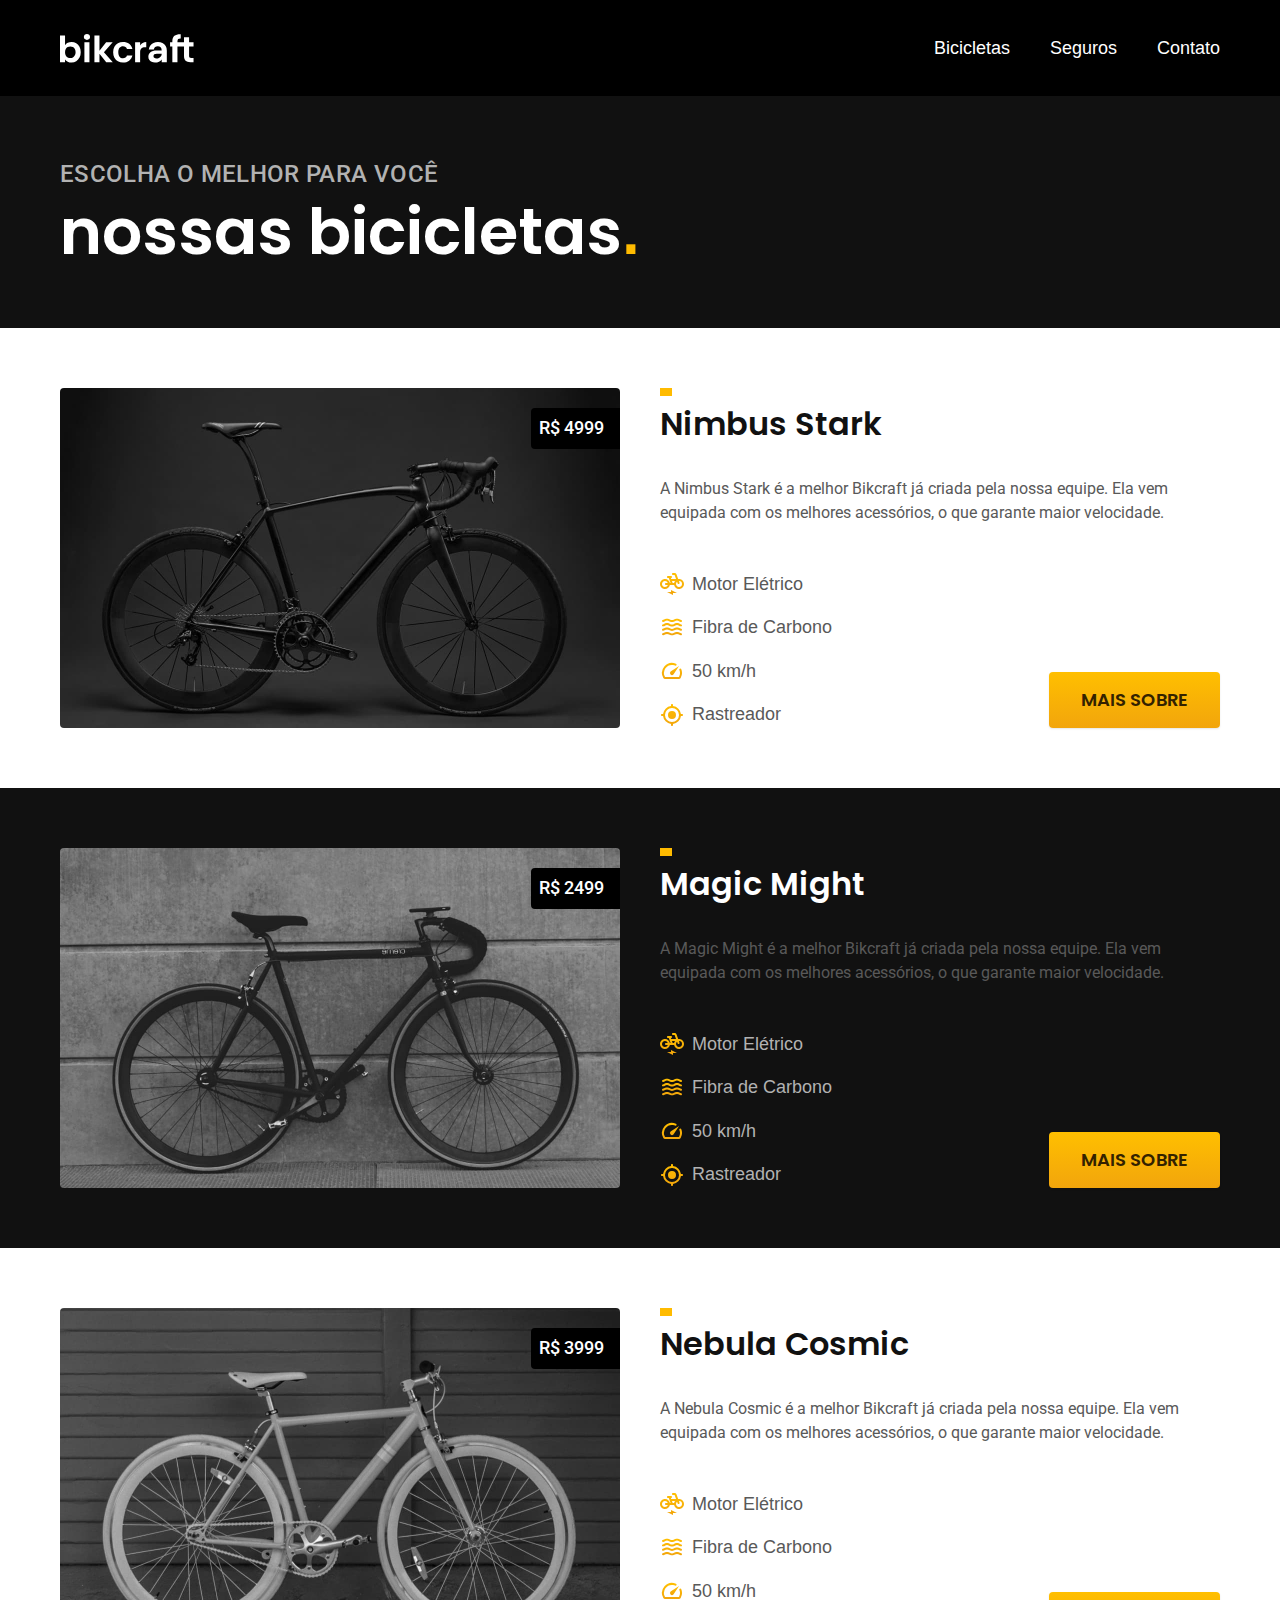
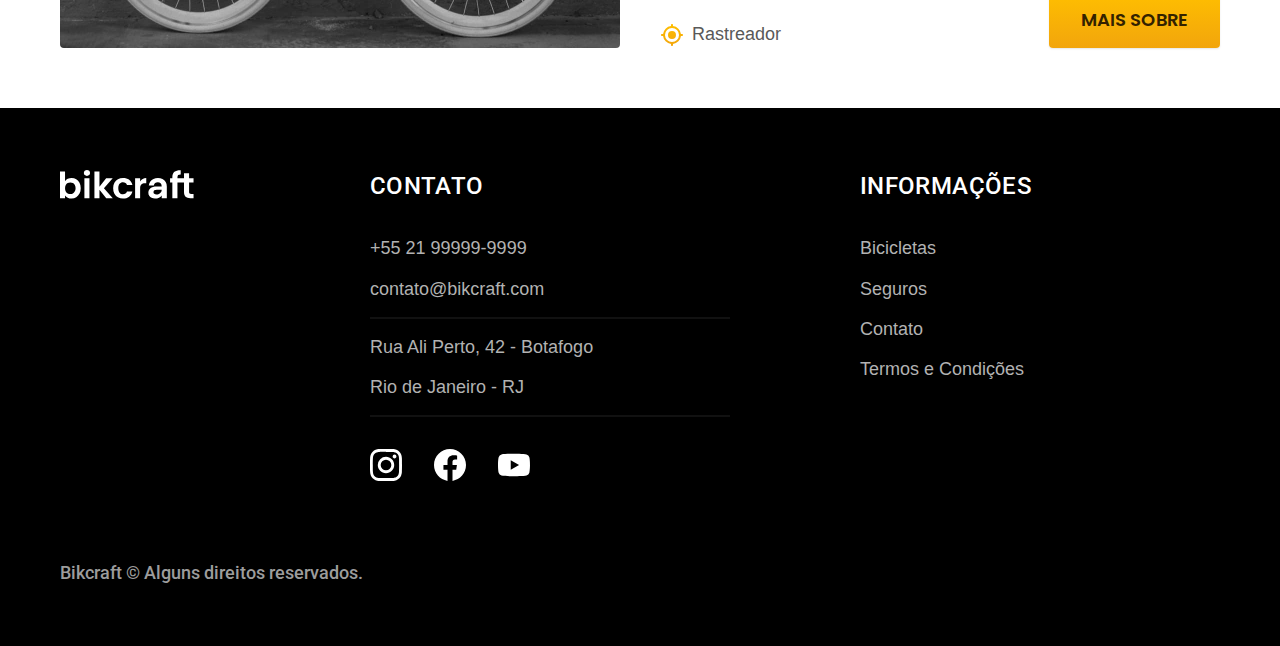
==== bicicletas.html @ a8d03ecc "[feat]setting desktop style for bikes page" ====
<!DOCTYPE html>
<html lang="pt-br">
  <head>
    <meta charset="UTF-8" />
    <meta name="viewport" content="width=device-width, initial-scale=1.0" />
    <link rel="preconnect" href="https://fonts.googleapis.com" />
    <link rel="preconnect" href="https://fonts.gstatic.com" crossorigin />
    <link
      href="https://fonts.googleapis.com/css2?family=Merriweather:ital,wght@1,900&family=Poppins:wght@400;600&family=Roboto:wght@400;500&display=swap"
      rel="stylesheet"
    />
    <title>Bicicletas | Bikcraft</title>
    <meta name="description" content="Bicicletas" />
    <link rel="stylesheet" href="/css/style.css" />
  </head>
  <body id="bicicletas">
    <header class="header-bg">
      <div class="header container">
        <a href=""><img src="./img/bikcraft.svg" alt="Bikcraft" /></a>
        <nav aria-label="primaria">
          <ul class="header-menu font-1-m cor-0">
            <li><a href="./bicicletas.html">Bicicletas</a></li>
            <li><a href="./seguros.html">Seguros</a></li>
            <li><a href="./contato.html">Contato</a></li>
          </ul>
        </nav>
      </div>
    </header>

    <main>
      <div class="titulo-bg">
        <div class="titulo container">
          <p class="font-2-l-b cor-5">Escolha o melhor para você</p>
          <h1 class="font-1-xxl cor-0">
            nossas bicicletas<span class="cor-p1">.</span>
          </h1>
        </div>
      </div>

      
        <div class="bicicletas container">
          <div class="bicicletas-imagem">
            <img src="./img/bicicletas/nimbus.jpg" alt="bicicleta preta" />
            <span class="font-2-m cor-0">R$ 4999</span>
          </div>
          <div class="bicicletas-conteudo">
            <h2 class="font-1-xl">Nimbus Stark</h2>
            <p class="font-2-s cor-8">
              A Nimbus Stark é a melhor Bikcraft já criada pela nossa equipe.
              Ela vem equipada com os melhores acessórios, o que garante maior
              velocidade.
            </p>
            <ul class="font-1-m cor-8">
              <li>
                <img src="./img/icones/eletrica.svg" alt="">
                Motor Elétrico
              </li>
              <li>
                <img src="./img/icones/carbono.svg" alt="">
                Fibra de Carbono
              </li>
              <li>
                <img src="./img/icones/velocidade.svg" alt="">
                50 km/h
              </li>
              <li>
                <img src="./img/icones/rastreador.svg" alt="">
                Rastreador
              </li>
            </ul>
            <a class="botao seta" href="./bicicletas/nebula.html">Mais Sobre</a>
          </div>
        </div>


      <div class="bicicletas-bg">
        <div class="bicicletas container">
          <div class="bicicletas-imagem">
            <img src="./img/bicicletas/magic.jpg" alt="bicicleta preta" />
            <span class="font-2-m cor-0">R$ 2499</span>
          </div>
          <div class="bicicletas-conteudo">
            <h2 class="font-1-xl cor-0">Magic Might</h2>
            <p class="font-2-s cor-8">
              A Magic Might é a melhor Bikcraft já criada pela nossa equipe.
              Ela vem equipada com os melhores acessórios, o que garante maior
              velocidade.
            </p>
            <ul class="font-1-m cor-5">
              <li>
                <img src="./img/icones/eletrica.svg" alt="">
                Motor Elétrico
              </li>
              <li>
                <img src="./img/icones/carbono.svg" alt="">
                Fibra de Carbono
              </li>
              <li>
                <img src="./img/icones/velocidade.svg" alt="">
                50 km/h
              </li>
              <li>
                <img src="./img/icones/rastreador.svg" alt="">
                Rastreador
              </li>
            </ul>
            <a class="botao seta" href="./bicicletas/nebula.html">Mais Sobre</a>
          </div>
        </div>
      </div>

     
        <div class="bicicletas container">
          <div class="bicicletas-imagem">
            <img src="./img/bicicletas/nebula.jpg" alt="bicicleta preta" />
            <span class="font-2-m cor-0">R$ 3999</span>
          </div>
          <div class="bicicletas-conteudo">
            <h2 class="font-1-xl">Nebula Cosmic</h2>
            <p class="font-2-s cor-8">
              A Nebula Cosmic é a melhor Bikcraft já criada pela nossa equipe.
              Ela vem equipada com os melhores acessórios, o que garante maior
              velocidade.
            </p>
            <ul class="font-1-m cor-8">
              <li>
                <img src="./img/icones/eletrica.svg" alt="">
                Motor Elétrico
              </li>
              <li>
                <img src="./img/icones/carbono.svg" alt="">
                Fibra de Carbono
              </li>
              <li>
                <img src="./img/icones/velocidade.svg" alt="">
                50 km/h
              </li>
              <li>
                <img src="./img/icones/rastreador.svg" alt="">
                Rastreador
              </li>
            </ul>
            <a class="botao seta" href="./bicicletas/nebula.html">Mais Sobre</a>
          </div>
        </div>
      
    </main>

    <footer class="footer-bg">
      <div class="footer container">
        <img src="./img/bikcraft.svg" alt="Bikcraft" />
        <div class="footer-contato">
          <h3 class="font-2-l-b cor-0">Contato</h3>
          <ul class="font-2-m cor-5">
            <li><a href="tel:+5521999999999">+55 21 99999-9999</a></li>
            <li>
              <a href="mailto:contato@bikcraft.com">contato@bikcraft.com</a>
            </li>
            <li>Rua Ali Perto, 42 - Botafogo</li>
            <li>Rio de Janeiro - RJ</li>
          </ul>
          <div class="footer-redes">
            <a href="./">
              <img src="./img/redes/instagram.svg" alt="Instagram" />
            </a>
            <a href="./">
              <img src="./img/redes/facebook.svg" alt="Facebook" />
            </a>
            <a href="./">
              <img src="./img/redes/youtube.svg" alt="Youtube" />
            </a>
          </div>
        </div>
        <div class="footer-informacoes">
          <h3 class="font-2-l-b cor-0">Informações</h3>
          <nav>
            <ul class="font-1-m cor-5">
              <li><a href="./bicicletas.html">Bicicletas</a></li>
              <li><a href="./seguros.html">Seguros</a></li>
              <li><a href="./contato.html">Contato</a></li>
              <li><a href="./termos.html">Termos e Condições</a></li>
            </ul>
          </nav>
        </div>
        <p class="footer-copy font-2-m cor-6">
          Bikcraft &copy; Alguns direitos reservados.
        </p>
      </div>
    </footer>
  </body>
</html>
---- css/style.css ----
@import "./global/header.css";
@import "./global/footer.css";
@import "./global/global.css";
@import "./utilidades/tipografia.css";
@import "./utilidades/cores.css";

/* Componentes */
@import "./utilidades/componentes.css";

/* Home */
@import "./home/introducao.css";
@import "./home/tecnologia.css";
@import "./home/parceiros.css";
@import "./home/depoimento.css";

/* Bicicletas */
@import "./bicicletas/bicicletas-lista.css";
@import "./bicicletas/bicicletas.css";

/* Seguros */
@import "./seguros/seguros.css";

/* Páginas internas */
@import "./termos/termos.css"
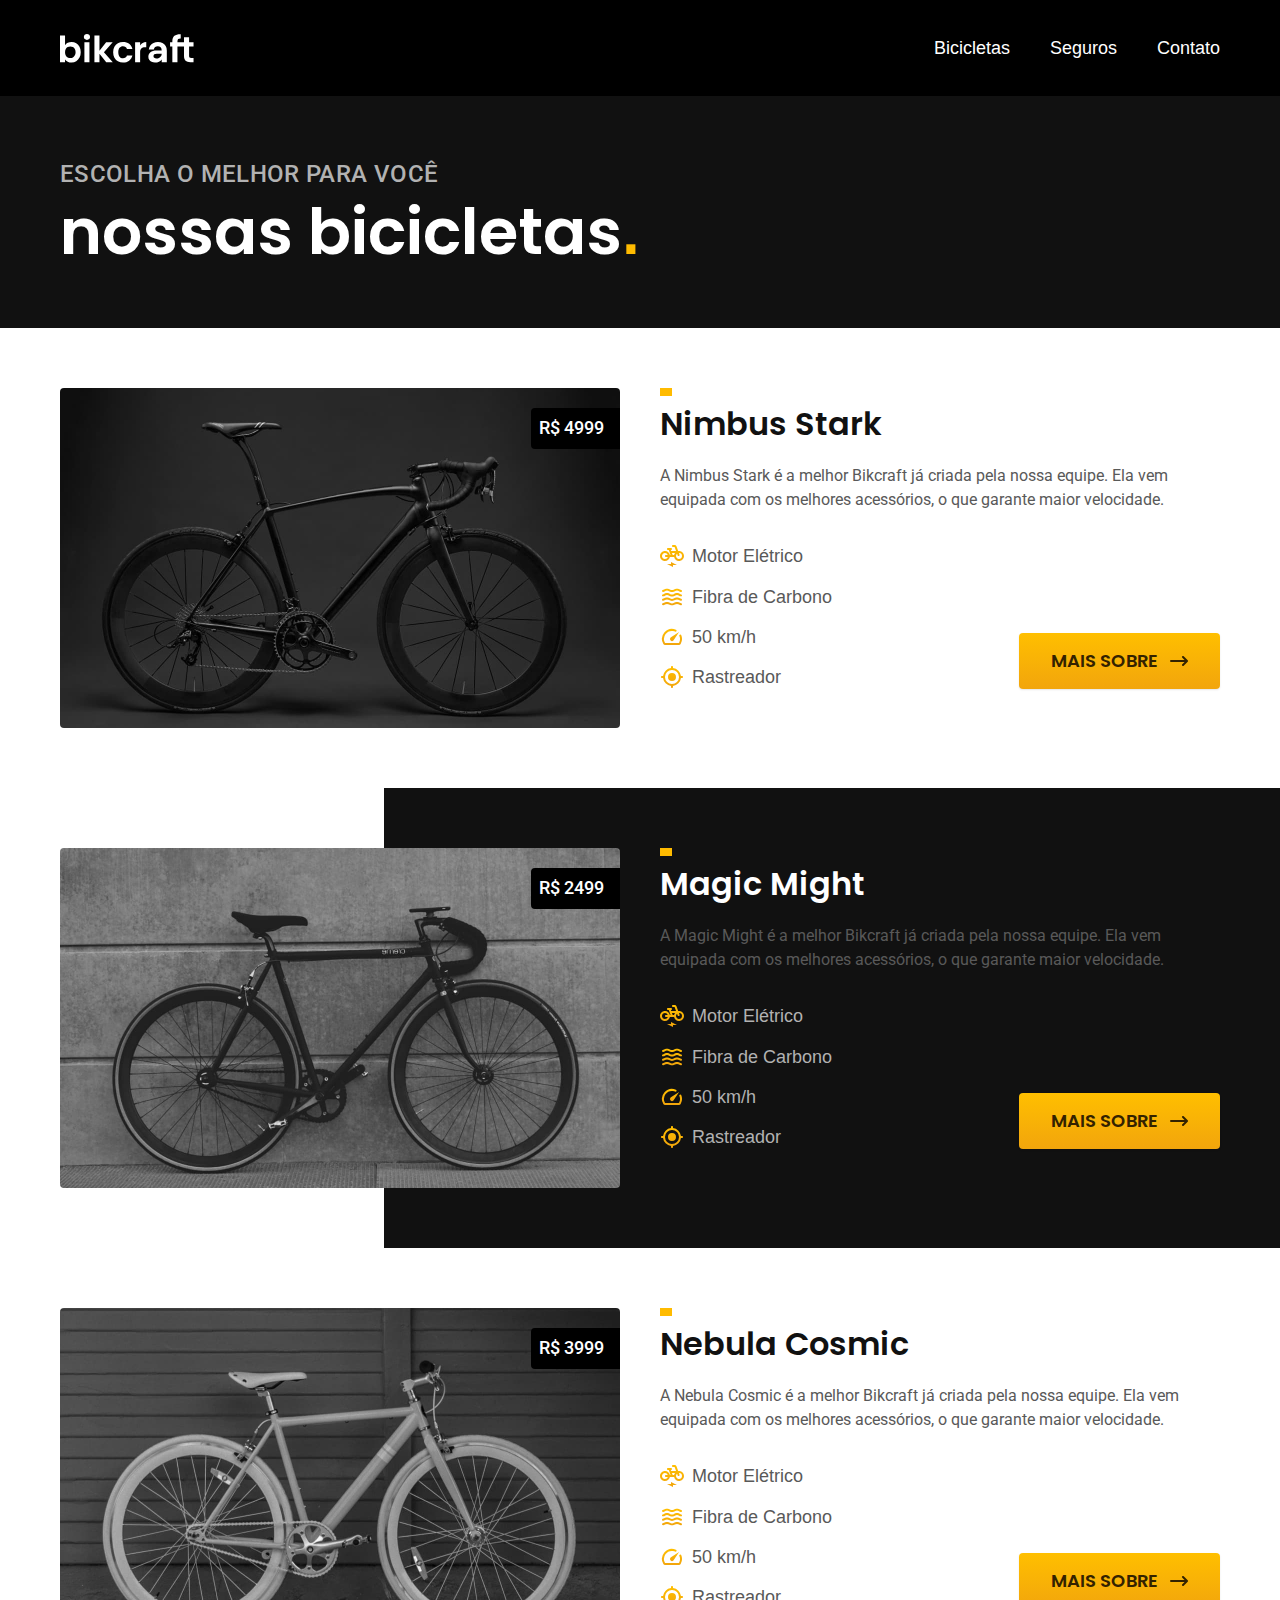
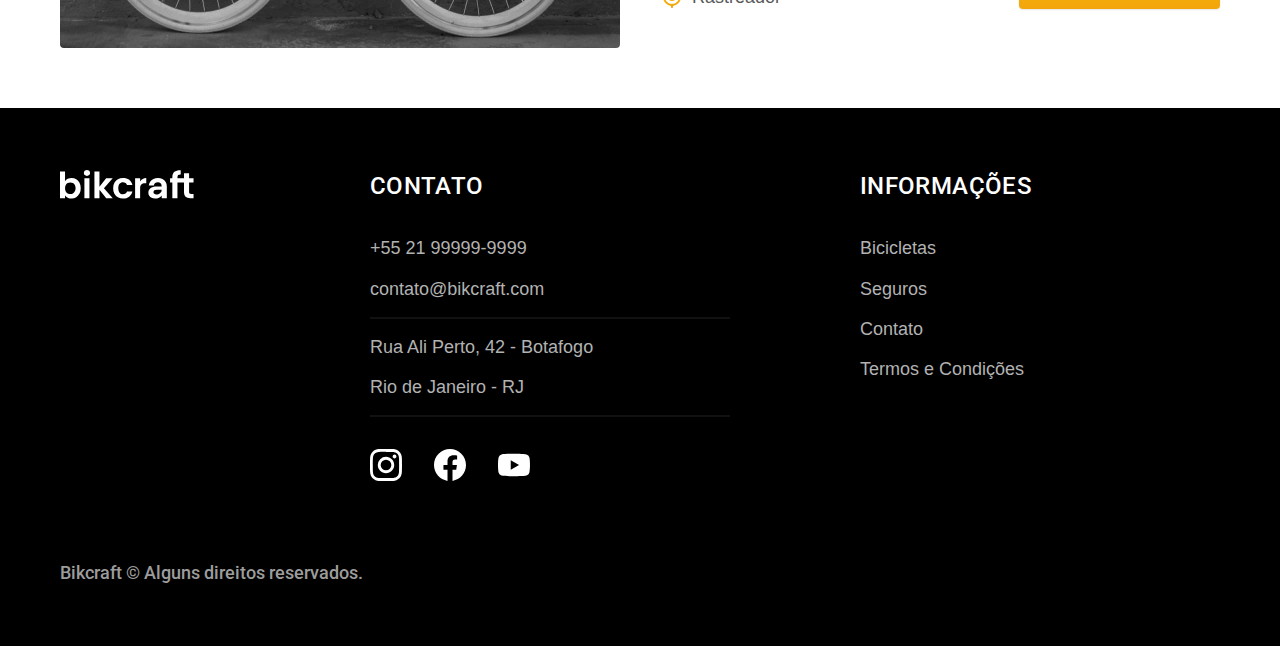
==== commit a3aa9df9: "[feat] creating separate bike page & correcting paths" ====
--- a/bicicletas.html
+++ b/bicicletas.html
@@ -68,7 +68,7 @@
                 Rastreador
               </li>
             </ul>
-            <a class="botao seta" href="./bicicletas/nebula.html">Mais Sobre</a>
+            <a class="botao seta" href="./bicicletas/nimbus.html">Mais Sobre</a>
           </div>
         </div>
 
@@ -104,7 +104,7 @@
                 Rastreador
               </li>
             </ul>
-            <a class="botao seta" href="./bicicletas/nebula.html">Mais Sobre</a>
+            <a class="botao seta" href="./bicicletas/magic.html">Mais Sobre</a>
           </div>
         </div>
       </div>
--- a/css/style.css
+++ b/css/style.css
@@ -19,6 +19,8 @@
 
 /* Seguros */
 @import "./seguros/seguros.css";
+@import "./seguros/vantagens.css";
+@import "./seguros/perguntas.css";
 
 /* Páginas internas */
 @import "./termos/termos.css"
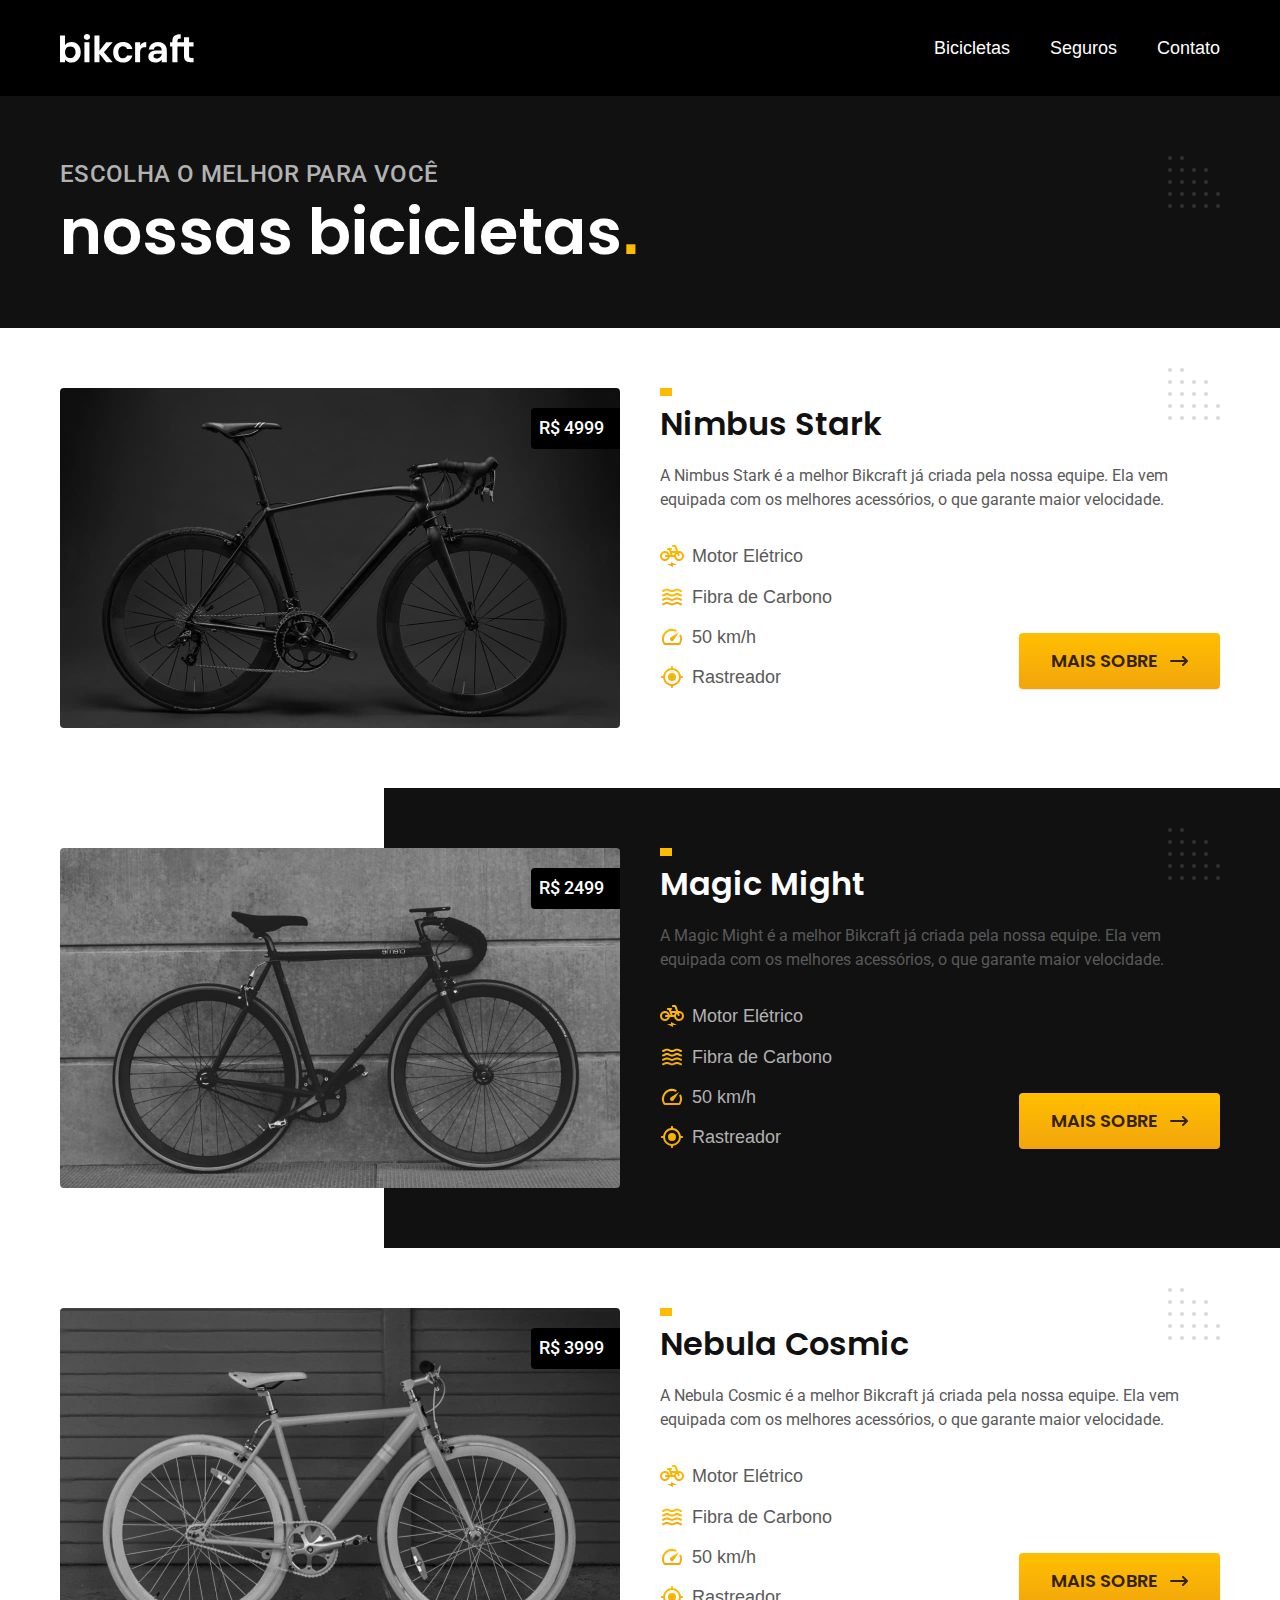
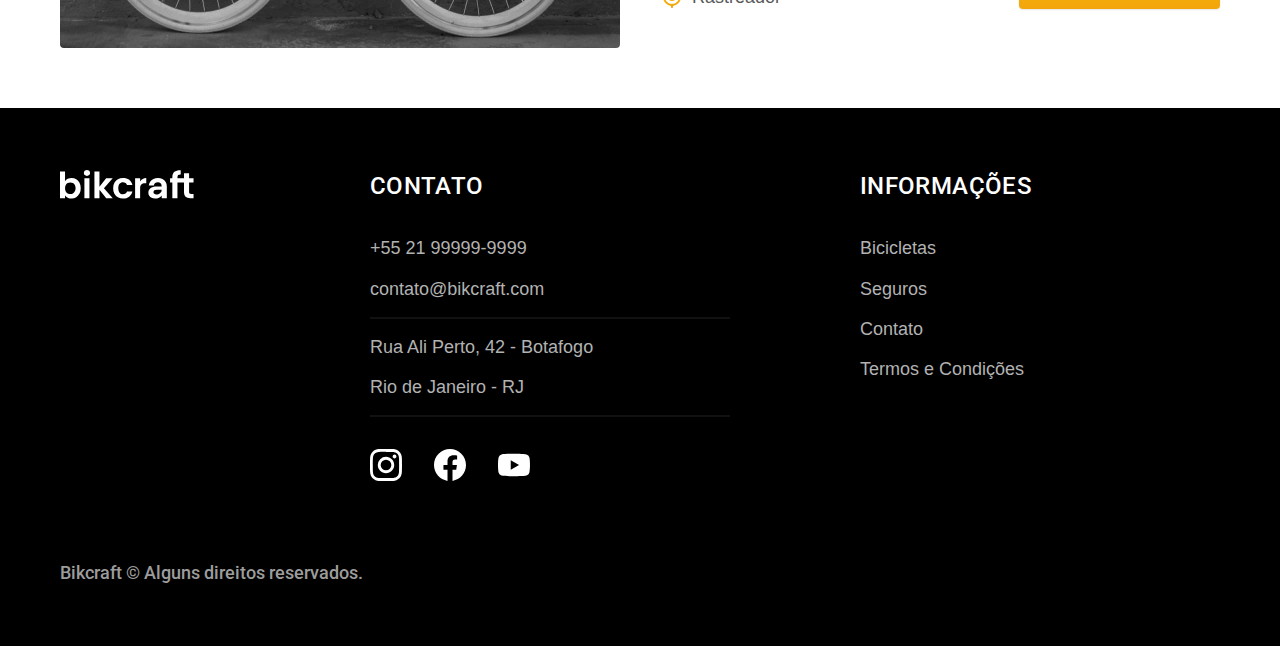
==== commit 06ea7227: "[chore] some optimizations" ====
--- a/bicicletas.html
+++ b/bicicletas.html
@@ -11,12 +11,13 @@
     />
     <title>Bicicletas | Bikcraft</title>
     <meta name="description" content="Bicicletas" />
+    <link rel="preload" href="/css/style.css" as="style" />
     <link rel="stylesheet" href="/css/style.css" />
   </head>
   <body id="bicicletas">
     <header class="header-bg">
       <div class="header container">
-        <a href=""><img src="./img/bikcraft.svg" alt="Bikcraft" /></a>
+        <a href="./"><img src="./img/bikcraft.svg" alt="Bikcraft" /></a>
         <nav aria-label="primaria">
           <ul class="header-menu font-1-m cor-0">
             <li><a href="./bicicletas.html">Bicicletas</a></li>
@@ -37,41 +38,39 @@
         </div>
       </div>
 
-      
-        <div class="bicicletas container">
-          <div class="bicicletas-imagem">
-            <img src="./img/bicicletas/nimbus.jpg" alt="bicicleta preta" />
-            <span class="font-2-m cor-0">R$ 4999</span>
-          </div>
-          <div class="bicicletas-conteudo">
-            <h2 class="font-1-xl">Nimbus Stark</h2>
-            <p class="font-2-s cor-8">
-              A Nimbus Stark é a melhor Bikcraft já criada pela nossa equipe.
-              Ela vem equipada com os melhores acessórios, o que garante maior
-              velocidade.
-            </p>
-            <ul class="font-1-m cor-8">
-              <li>
-                <img src="./img/icones/eletrica.svg" alt="">
-                Motor Elétrico
-              </li>
-              <li>
-                <img src="./img/icones/carbono.svg" alt="">
-                Fibra de Carbono
-              </li>
-              <li>
-                <img src="./img/icones/velocidade.svg" alt="">
-                50 km/h
-              </li>
-              <li>
-                <img src="./img/icones/rastreador.svg" alt="">
-                Rastreador
-              </li>
-            </ul>
-            <a class="botao seta" href="./bicicletas/nimbus.html">Mais Sobre</a>
-          </div>
+      <div class="bicicletas container">
+        <div class="bicicletas-imagem">
+          <img src="./img/bicicletas/nimbus.jpg" alt="bicicleta preta" />
+          <span class="font-2-m cor-0">R$ 4999</span>
         </div>
-
+        <div class="bicicletas-conteudo">
+          <h2 class="font-1-xl">Nimbus Stark</h2>
+          <p class="font-2-s cor-8">
+            A Nimbus Stark é a melhor Bikcraft já criada pela nossa equipe. Ela
+            vem equipada com os melhores acessórios, o que garante maior
+            velocidade.
+          </p>
+          <ul class="font-1-m cor-8">
+            <li>
+              <img src="./img/icones/eletrica.svg" alt="" />
+              Motor Elétrico
+            </li>
+            <li>
+              <img src="./img/icones/carbono.svg" alt="" />
+              Fibra de Carbono
+            </li>
+            <li>
+              <img src="./img/icones/velocidade.svg" alt="" />
+              50 km/h
+            </li>
+            <li>
+              <img src="./img/icones/rastreador.svg" alt="" />
+              Rastreador
+            </li>
+          </ul>
+          <a class="botao seta" href="./bicicletas/nimbus.html">Mais Sobre</a>
+        </div>
+      </div>
 
       <div class="bicicletas-bg">
         <div class="bicicletas container">
@@ -82,25 +81,25 @@
           <div class="bicicletas-conteudo">
             <h2 class="font-1-xl cor-0">Magic Might</h2>
             <p class="font-2-s cor-8">
-              A Magic Might é a melhor Bikcraft já criada pela nossa equipe.
-              Ela vem equipada com os melhores acessórios, o que garante maior
+              A Magic Might é a melhor Bikcraft já criada pela nossa equipe. Ela
+              vem equipada com os melhores acessórios, o que garante maior
               velocidade.
             </p>
             <ul class="font-1-m cor-5">
               <li>
-                <img src="./img/icones/eletrica.svg" alt="">
+                <img src="./img/icones/eletrica.svg" alt="" />
                 Motor Elétrico
               </li>
               <li>
-                <img src="./img/icones/carbono.svg" alt="">
+                <img src="./img/icones/carbono.svg" alt="" />
                 Fibra de Carbono
               </li>
               <li>
-                <img src="./img/icones/velocidade.svg" alt="">
+                <img src="./img/icones/velocidade.svg" alt="" />
                 50 km/h
               </li>
               <li>
-                <img src="./img/icones/rastreador.svg" alt="">
+                <img src="./img/icones/rastreador.svg" alt="" />
                 Rastreador
               </li>
             </ul>
@@ -109,41 +108,39 @@
         </div>
       </div>
 
-     
-        <div class="bicicletas container">
-          <div class="bicicletas-imagem">
-            <img src="./img/bicicletas/nebula.jpg" alt="bicicleta preta" />
-            <span class="font-2-m cor-0">R$ 3999</span>
-          </div>
-          <div class="bicicletas-conteudo">
-            <h2 class="font-1-xl">Nebula Cosmic</h2>
-            <p class="font-2-s cor-8">
-              A Nebula Cosmic é a melhor Bikcraft já criada pela nossa equipe.
-              Ela vem equipada com os melhores acessórios, o que garante maior
-              velocidade.
-            </p>
-            <ul class="font-1-m cor-8">
-              <li>
-                <img src="./img/icones/eletrica.svg" alt="">
-                Motor Elétrico
-              </li>
-              <li>
-                <img src="./img/icones/carbono.svg" alt="">
-                Fibra de Carbono
-              </li>
-              <li>
-                <img src="./img/icones/velocidade.svg" alt="">
-                50 km/h
-              </li>
-              <li>
-                <img src="./img/icones/rastreador.svg" alt="">
-                Rastreador
-              </li>
-            </ul>
-            <a class="botao seta" href="./bicicletas/nebula.html">Mais Sobre</a>
-          </div>
+      <div class="bicicletas container">
+        <div class="bicicletas-imagem">
+          <img src="./img/bicicletas/nebula.jpg" alt="bicicleta preta" />
+          <span class="font-2-m cor-0">R$ 3999</span>
         </div>
-      
+        <div class="bicicletas-conteudo">
+          <h2 class="font-1-xl">Nebula Cosmic</h2>
+          <p class="font-2-s cor-8">
+            A Nebula Cosmic é a melhor Bikcraft já criada pela nossa equipe. Ela
+            vem equipada com os melhores acessórios, o que garante maior
+            velocidade.
+          </p>
+          <ul class="font-1-m cor-8">
+            <li>
+              <img src="./img/icones/eletrica.svg" alt="" />
+              Motor Elétrico
+            </li>
+            <li>
+              <img src="./img/icones/carbono.svg" alt="" />
+              Fibra de Carbono
+            </li>
+            <li>
+              <img src="./img/icones/velocidade.svg" alt="" />
+              50 km/h
+            </li>
+            <li>
+              <img src="./img/icones/rastreador.svg" alt="" />
+              Rastreador
+            </li>
+          </ul>
+          <a class="botao seta" href="./bicicletas/nebula.html">Mais Sobre</a>
+        </div>
+      </div>
     </main>
 
     <footer class="footer-bg">
--- a/css/style.css
+++ b/css/style.css
@@ -6,6 +6,7 @@
 
 /* Componentes */
 @import "./utilidades/componentes.css";
+@import "./utilidades/formulario.css";
 
 /* Home */
 @import "./home/introducao.css";
@@ -17,10 +18,21 @@
 @import "./bicicletas/bicicletas-lista.css";
 @import "./bicicletas/bicicletas.css";
 
+/* Bicicleta */
+@import "./bicicleta/bicicleta.css";
+@import "./bicicleta/seguro.css";
+
 /* Seguros */
 @import "./seguros/seguros.css";
 @import "./seguros/vantagens.css";
 @import "./seguros/perguntas.css";
 
+/* Contato */
+@import "./contato/contato.css";
+@import "./contato/lojas.css";
+
+/* Orçamento */
+@import "./orcamento/orcamento.css";
+
 /* Páginas internas */
 @import "./termos/termos.css"
--- a/css/style.css
+++ b/css/style.css
@@ -6,6 +6,7 @@
 
 /* Componentes */
 @import "./utilidades/componentes.css";
+@import "./utilidades/formulario.css";
 
 /* Home */
 @import "./home/introducao.css";
@@ -17,10 +18,21 @@
 @import "./bicicletas/bicicletas-lista.css";
 @import "./bicicletas/bicicletas.css";
 
+/* Bicicleta */
+@import "./bicicleta/bicicleta.css";
+@import "./bicicleta/seguro.css";
+
 /* Seguros */
 @import "./seguros/seguros.css";
 @import "./seguros/vantagens.css";
 @import "./seguros/perguntas.css";
 
+/* Contato */
+@import "./contato/contato.css";
+@import "./contato/lojas.css";
+
+/* Orçamento */
+@import "./orcamento/orcamento.css";
+
 /* Páginas internas */
 @import "./termos/termos.css"
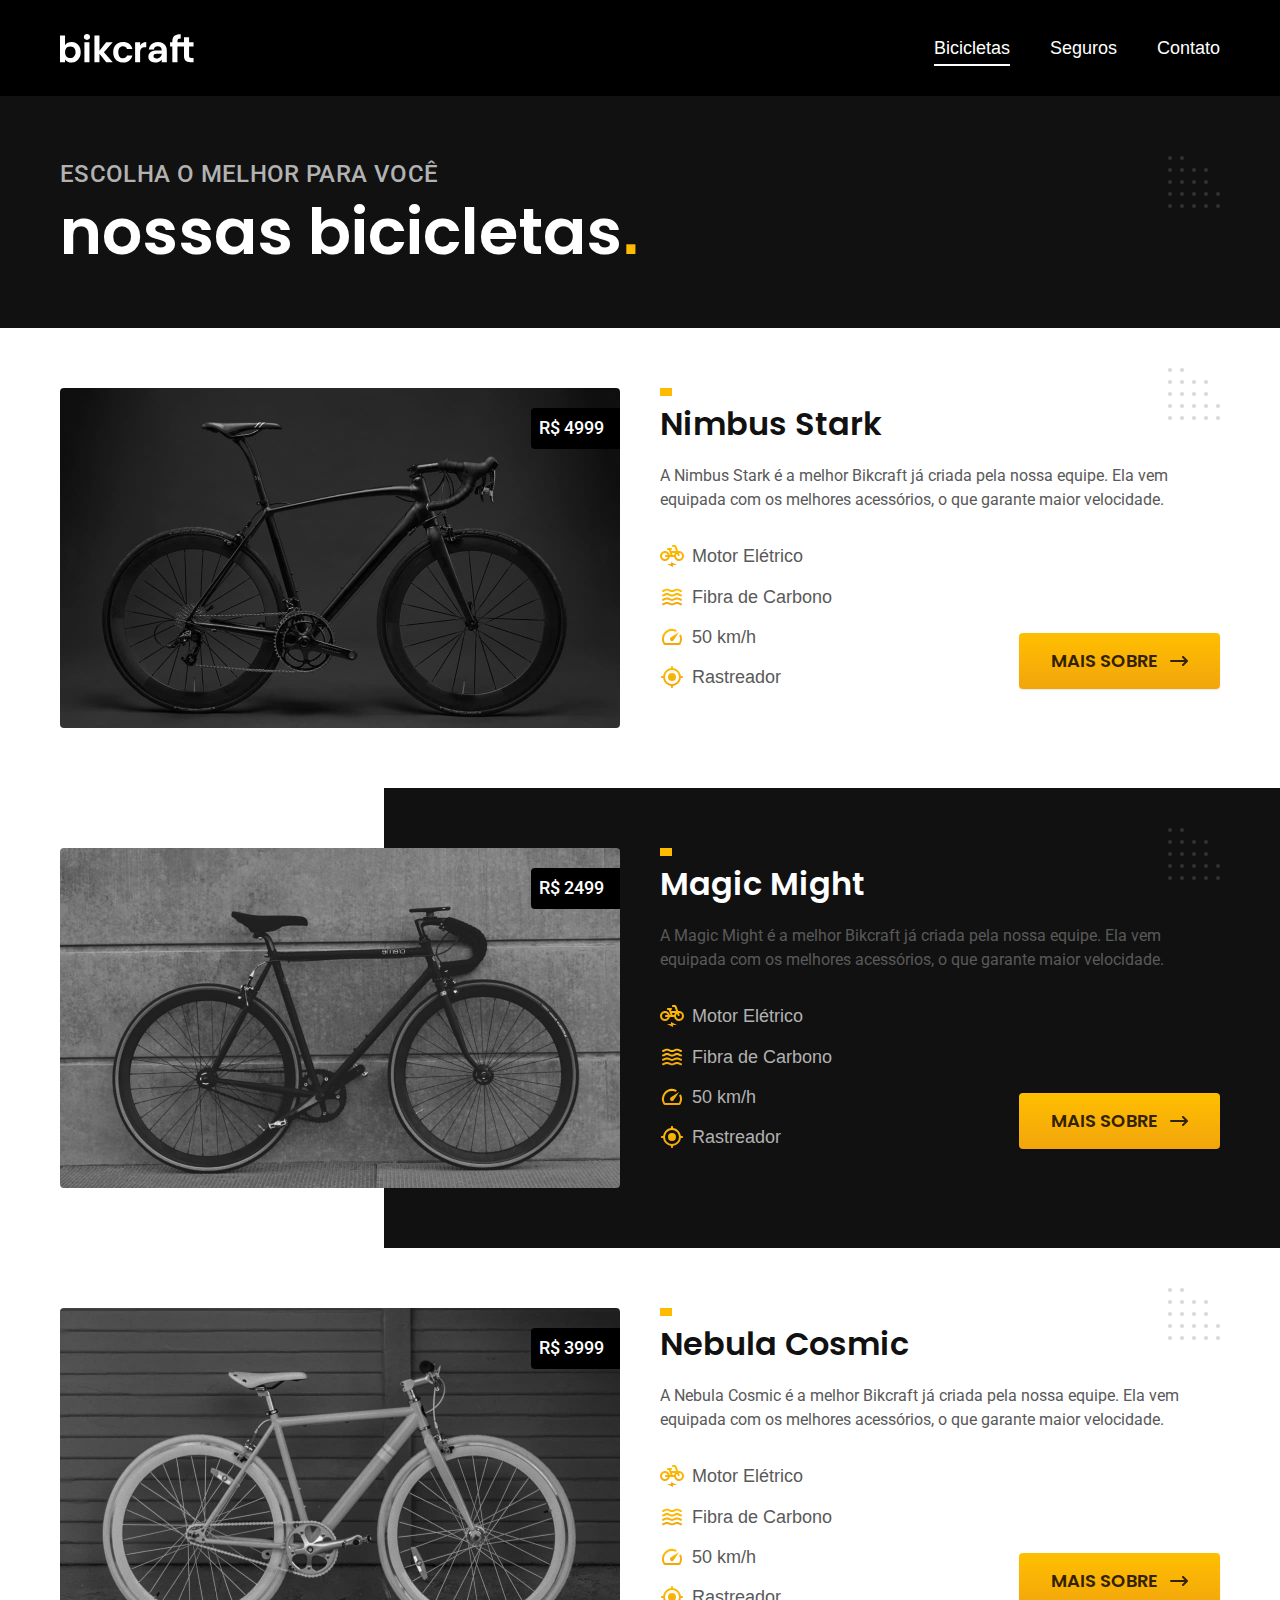
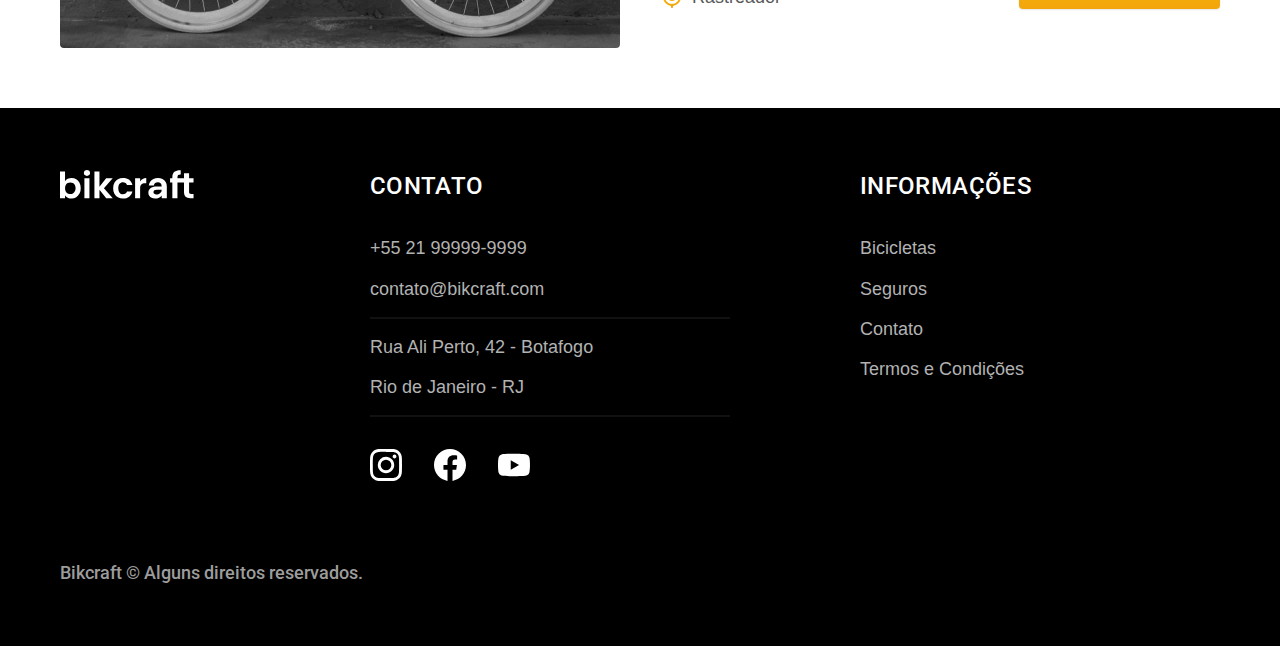
==== commit 51af221f: "[feat] dealing with possible js errors" ====
--- a/bicicletas.html
+++ b/bicicletas.html
@@ -13,6 +13,9 @@
     <meta name="description" content="Bicicletas" />
     <link rel="preload" href="/css/style.css" as="style" />
     <link rel="stylesheet" href="/css/style.css" />
+    <script>
+      document.documentElement.classList.add("js");
+    </script>
   </head>
   <body id="bicicletas">
     <header class="header-bg">
@@ -184,5 +187,6 @@
         </p>
       </div>
     </footer>
+    <script src="./js/script.js"></script>
   </body>
 </html>
--- a/css/style.css
+++ b/css/style.css
@@ -3,7 +3,7 @@
 @import "./global/global.css";
 @import "./utilidades/tipografia.css";
 @import "./utilidades/cores.css";
-
+@import "./utilidades/animacao.css";
 /* Componentes */
 @import "./utilidades/componentes.css";
 @import "./utilidades/formulario.css";
--- a/css/style.css
+++ b/css/style.css
@@ -3,7 +3,7 @@
 @import "./global/global.css";
 @import "./utilidades/tipografia.css";
 @import "./utilidades/cores.css";
-
+@import "./utilidades/animacao.css";
 /* Componentes */
 @import "./utilidades/componentes.css";
 @import "./utilidades/formulario.css";
